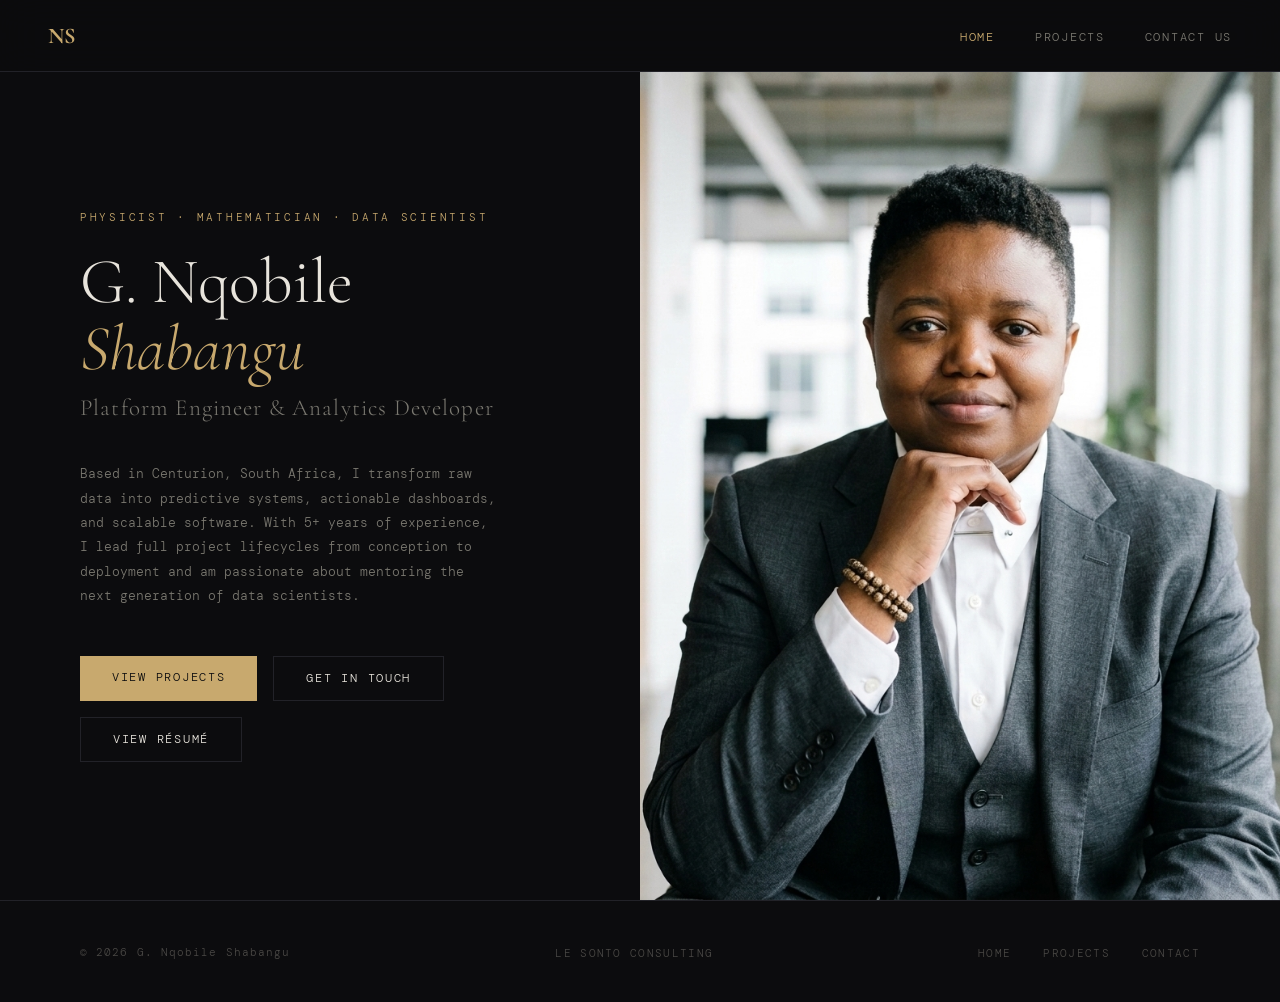
==== index.html @ 049ca762 "first commit" ====
<!DOCTYPE html>
<html lang="en">
<head>
  <meta charset="UTF-8" />
  <meta name="viewport" content="width=device-width, initial-scale=1.0" />
  <title>G. Nqobile Shabangu — Data Scientist Developer</title>
  <link rel="icon" type="image/png" href="assets/RealManqoba.png">
  <link href="https://fonts.googleapis.com/css2?family=Cormorant+Garamond:wght@300;400;600;700&family=DM+Mono:wght@300;400;500&display=swap" rel="stylesheet" />
  <link rel="stylesheet" href="styles.css">
</head>
<body>

  <!-- NAVBAR -->
  <nav>
    <a href="index.html" class="nav-logo">NS</a>
    <ul class="nav-links">
      <li><a href="index.html" class="active">Home</a></li>
      <li><a href="projects.html">Projects</a></li>
      <li><a href="contact.html">Contact Us</a></li>
    </ul>
    <button class="hamburger" aria-label="Menu" aria-controls="mobileMenu" aria-expanded="false">
      <span></span><span></span><span></span>
    </button>
  </nav>

  <!-- MOBILE MENU -->
  <div class="mobile-menu" id="mobileMenu">
    <a href="index.html">Home</a>
    <a href="projects.html">Projects</a>
    <a href="contact.html">Contact Us</a>
  </div>

  <!-- ══════════════ HOME PAGE ══════════════ -->
  <main>
    <div class="home-hero">
      <div class="home-text">
        <p class="home-eyebrow animate-in">Physicist · Mathematician · Data Scientist</p>
        <h1 class="home-name animate-in delay-1">
          G. Nqobile<br/><em>Shabangu</em>
        </h1>
        <p class="home-title animate-in delay-2">Platform Engineer &amp; Analytics Developer</p>
        <p class="home-desc animate-in delay-3">
          Based in Centurion, South Africa, I transform raw data into predictive systems, actionable dashboards, and scalable software. With 5+ years of experience, I lead full project lifecycles from conception to deployment and am passionate about mentoring the next generation of data scientists.
        </p>
        <div class="btn-row animate-in delay-4">
          <a href="projects.html" class="btn btn-primary">View Projects</a>
          <a href="contact.html" class="btn btn-outline">Get in Touch</a>
          <a href="cv.html" class="btn btn-outline">View Résumé</a>
        </div>
      </div>

      <div class="home-image-side animate-in delay-2">
        <!-- Replaced CSS Art with Image for Rubric Compliance (Assets Utilized) -->
        <!-- TODO: Replace 'assets/profile.jpg' with your actual photo path -->
        <img src="assets/RealManqoba.png" alt="Portrait of G. Nqobile Shabangu" class="home-portrait-img">
      </div>
    </div>
  </main>

  <!-- SITE-WIDE FOOTER -->
  <footer>
    <p class="footer-copy">© 2026 G. Nqobile Shabangu</p>
    <ul class="footer-nav"><li><a href="https://www.lesonto.co.za/">Le Sonto Consulting</a></li></ul>
    <ul class="footer-nav">
      <li><a href="index.html">Home</a></li>
      <li><a href="projects.html">Projects</a></li>
      <li><a href="contact.html">Contact</a></li>
    </ul>
  </footer>

  <!-- SCRIPT -->
  <script src="script.js"></script>
</body>
</html>
---- styles.css ----
*, *::before, *::after { box-sizing: border-box; margin: 0; padding: 0; }

:root {
  --bg: #0c0c0e;
  --surface: #131316;
  --border: #222228;
  --accent: #c8a96e;
  --accent-soft: rgba(200,169,110,0.12);
  --text: #e8e4dc;
  --text-muted: #7a7870;
  --text-dim: #4a4845;
}

html { scroll-behavior: smooth; }

body {
  background: var(--bg);
  color: var(--text);
  font-family: 'DM Mono', monospace;
  font-weight: 300;
  min-height: 100vh;
  overflow-x: hidden;
  display: flex;
  flex-direction: column;
}

/* ─── NAVBAR ─── */
nav {
  position: fixed;
  top: 0; left: 0; right: 0;
  z-index: 100;
  display: flex;
  align-items: center;
  justify-content: space-between;
  padding: 0 48px;
  height: 72px;
  background: rgba(12,12,14,0.85);
  -webkit-backdrop-filter: blur(20px);
  backdrop-filter: blur(20px);
  border-bottom: 1px solid var(--border);
}

.nav-logo {
  font-family: 'Cormorant Garamond', serif;
  font-weight: 700;
  font-size: 1.4rem;
  color: var(--accent);
  letter-spacing: 0.02em;
  text-decoration: none;
}

.nav-links {
  display: flex;
  gap: 40px;
  list-style: none;
}

.nav-links a {
  color: var(--text-muted);
  text-decoration: none;
  font-size: 0.72rem;
  letter-spacing: 0.15em;
  text-transform: uppercase;
  transition: color 0.2s;
}

.nav-links a:hover,
.nav-links a:focus,
.nav-links a.active {
  color: var(--accent);
}

/* Hamburger */
.hamburger {
  display: none;
  flex-direction: column;
  gap: 5px;
  cursor: pointer;
  padding: 4px;
  background: none;
  border: none;
}
.hamburger span {
  display: block;
  width: 24px;
  height: 1.5px;
  background: var(--text);
  transition: all 0.3s;
}

.mobile-menu {
  position: fixed;
  top: 72px; 
  right: -100%; /* Start hidden off-screen to the right */
  bottom: 0;
  width: 70%;
  max-width: 300px;
  background: var(--surface);
  border-left: 1px solid var(--border);
  z-index: 99;
  padding: 24px 0;
  transition: right 0.3s ease-in-out;
  display: block;
}
.mobile-menu.open { right: 0; /* Slide in to view */ }
.mobile-menu a {
  display: block;
  padding: 14px 48px;
  color: var(--text-muted);
  text-decoration: none;
  font-size: 0.8rem;
  letter-spacing: 0.15em;
  text-transform: uppercase;
  transition: color 0.2s;
}
.mobile-menu a:hover, .mobile-menu a:focus { color: var(--accent); }

/* ─── PAGE LAYOUT ─── */
main {
  padding-top: 72px;
  min-height: 100vh;
  flex: 1;
}

/* ─── HOME ─── */
.home-hero {
  display: grid;
  grid-template-columns: 1fr 1fr;
  min-height: calc(100vh - 72px);
  align-items: center;
  gap: 0;
}

.home-text { padding: 80px 64px 80px 80px; }
.home-eyebrow { font-size: 0.68rem; letter-spacing: 0.25em; text-transform: uppercase; color: var(--accent); margin-bottom: 24px; }
.home-name { font-family: 'Cormorant Garamond', serif; font-size: clamp(3rem, 5vw, 5.5rem); font-weight: 300; line-height: 1.05; margin-bottom: 12px; color: var(--text); }
.home-name em { font-style: italic; color: var(--accent); }
.home-title { font-family: 'Cormorant Garamond', serif; font-size: clamp(1rem, 1.8vw, 1.5rem); font-weight: 300; color: var(--text-muted); margin-bottom: 40px; letter-spacing: 0.05em; }
.home-desc { font-size: 0.8rem; line-height: 1.9; color: var(--text-muted); max-width: 420px; margin-bottom: 48px; }

.btn-row { display: flex; gap: 16px; flex-wrap: wrap; }
.btn { display: inline-block; padding: 14px 32px; font-family: 'DM Mono', monospace; font-size: 0.72rem; letter-spacing: 0.15em; text-transform: uppercase; text-decoration: none; cursor: pointer; border: none; transition: all 0.25s; }
.btn-primary { background: var(--accent); color: #0c0c0e; }
.btn-primary:hover, .btn-primary:focus { background: #d9bc82; }
.btn-outline { background: transparent; color: var(--text); border: 1px solid var(--border); }
.btn-outline:hover, .btn-outline:focus { border-color: var(--accent); color: var(--accent); }

.home-image-side { position: relative; height: 100%; min-height: calc(100vh - 72px); overflow: hidden; }

/* New Image Styles for Rubric */
.home-portrait-img {
  width: 100%;
  height: 100%;
  object-fit: cover;
  display: block;
}

/* ─── PROJECTS ─── */
.section-hero { padding: 100px 80px 60px; border-bottom: 1px solid var(--border); }
.section-label { font-size: 0.68rem; letter-spacing: 0.25em; text-transform: uppercase; color: var(--accent); margin-bottom: 20px; }
.section-heading { font-family: 'Cormorant Garamond', serif; font-size: clamp(2.5rem, 4vw, 4rem); font-weight: 300; line-height: 1.1; color: var(--text); }
.section-heading em { font-style: italic; color: var(--accent); }

/* Skills cards */
.cards-grid { display: grid; grid-template-columns: repeat(auto-fit, minmax(280px, 1fr)); gap: 1px; background: var(--border); margin: 0;
}
.card {
  background: transparent;
  padding: 0;
  position: relative;
  height: 400px;
  perspective: 1000px;
}
.card:focus {
  /* Add a visible outline for keyboard focus */
  outline: 2px solid var(--accent);
  outline-offset: 2px;
}

.card-inner {
  position: relative;
  width: 100%;
  height: 100%;
  transition: transform 0.8s cubic-bezier(0.77, 0, 0.175, 1);
  transform-style: preserve-3d;
}

.card:hover .card-inner,
.card:focus .card-inner {
  transform: rotateY(180deg);
}

.card-front,
.card-back {
  position: absolute;
  width: 100%;
  height: 100%;
  -webkit-backface-visibility: hidden; /* Safari */
  backface-visibility: hidden;
  background: var(--bg);
  display: flex;
  flex-direction: column;
  align-items: center;
  justify-content: center;
  text-align: center;
  padding: 40px;
}

.card-back {
  transform: rotateY(180deg);
}

.card-icon { margin-bottom: 24px; color: var(--accent); }
.card-icon svg { width: 3.5rem; height: 3.5rem; stroke-width: 1.5; }
.card-title { font-family: 'Cormorant Garamond', serif; font-size: 1.4rem; font-weight: 600; color: var(--text); margin-bottom: 24px; }
.card-body { font-size: 0.8rem; line-height: 1.9; color: var(--text-muted); }
.card-tags {
  display: flex;
  flex-wrap: wrap;
  gap: 16px;
  margin-top: 24px;
  justify-content: center;
  align-items: flex-start;
  padding: 0 24px;
}
.skill-tag {
  display: flex;
  flex-direction: column;
  align-items: center;
  gap: 8px;
  width: 80px;
  text-align: center;
}
.skill-tag svg {
  width: 32px;
  height: 32px;
  color: var(--text-muted);
  transition: color 0.3s;
}
.skill-tag span {
  font-size: 0.6rem;
  color: var(--text-dim);
}

/* Projects table */
.projects-list { padding: 0 80px 80px; }
.projects-list-header { padding: 48px 0 24px; }
.project-row { display: grid; grid-template-columns: 2fr 3fr 1fr; gap: 24px; align-items: start; padding: 32px 0; border-bottom: 1px solid var(--border); transition: padding-left 0.2s; }
.project-row:hover, .project-row:focus-within { padding-left: 16px; }
.project-name { font-family: 'Cormorant Garamond', serif; font-size: 1.15rem; font-weight: 600; color: var(--text); }
.project-desc { font-size: 0.75rem; line-height: 1.8; color: var(--text-muted); }
.project-year { font-size: 0.68rem; color: var(--text-dim); letter-spacing: 0.1em; text-align: right; }

/* ─── CV / RÉSUMÉ PAGE ─── */
.cv-download-row {
  margin-top: 40px;
}

.cv-content {
  padding: 0 80px 80px;
  max-width: 900px;
  margin: 0 auto;
}

.cv-section {
  padding: 40px 0;
  border-bottom: 1px solid var(--border);
}

.cv-section:last-child {
  border-bottom: none;
}

.cv-section-title {
  font-family: 'Cormorant Garamond', serif;
  font-size: 1.5rem;
  font-weight: 600;
  color: var(--accent);
  margin-bottom: 32px;
  letter-spacing: 0.05em;
}

.cv-item:not(:last-child) {
  margin-bottom: 32px;
}

.cv-item-title {
  font-size: 1.1rem;
  font-weight: 500;
  color: var(--text);
  margin-bottom: 4px;
}

.cv-item-subtitle {
  font-size: 0.75rem;
  color: var(--text-muted);
  margin-bottom: 16px;
}

.cv-content ul {
  list-style-position: outside;
  padding-left: 20px;
}

.cv-content li {
  margin-bottom: 10px;
  font-size: 0.8rem;
  line-height: 1.8;
  color: var(--text-muted);
}

/* CV Skills Grid */
.cv-skills-list {
  display: grid;
  gap: 24px;
}
@media (min-width: 768px) {
  .cv-skills-list {
    grid-template-columns: repeat(2, 1fr);
  }
}
.cv-skill-item {
  border-left: 2px solid var(--border);
  padding-left: 16px;
}
.cv-skill-label {
  display: block;
  font-size: 0.7rem;
  letter-spacing: 0.15em;
  text-transform: uppercase;
  color: var(--accent);
  margin-bottom: 8px;
  font-weight: 600;
}
.cv-skill-value {
  font-size: 0.8rem;
  color: var(--text-muted);
  line-height: 1.6;
}

/* ─── CONTACT ─── */
.contact-layout { display: grid; grid-template-columns: 1fr 2fr; min-height: calc(100vh - 72px); }
.contact-left { padding: 100px 80px; border-right: 1px solid var(--border); display: flex; flex-direction: column; justify-content: center; }
.contact-heading { margin-bottom: 32px; }
.contact-desc { font-size: 0.8rem; line-height: 2; color: var(--text-muted); max-width: 340px; }
.contact-right { display: flex; flex-direction: column; justify-content: center; padding: 100px 80px; gap: 0; }
.contact-item { display: flex; align-items: center; gap: 24px; padding: 32px 0; border-bottom: 1px solid var(--border); text-decoration: none; transition: padding-left 0.3s, background-color 0.3s; }
.contact-item:hover, .contact-item:focus { padding-left: 12px; }
.contact-icon { width: 48px; height: 48px; border: 1px solid var(--border); display: flex; align-items: center; justify-content: center; font-size: 1.1rem; flex-shrink: 0; color: var(--accent); transition: background 0.3s; }
.contact-item:hover .contact-icon, .contact-item:focus .contact-icon { background: var(--accent-soft); }
.contact-method { font-size: 0.65rem; letter-spacing: 0.15em; text-transform: uppercase; color: var(--text-dim); margin-bottom: 4px; }
.contact-value { font-family: 'Cormorant Garamond', serif; font-size: 1.1rem; color: var(--text); }

/* Social Row in Contact */
.contact-social-row {
  display: flex;
  flex-wrap: wrap;
  gap: 32px;
  padding: 32px 0;
  border-bottom: 1px solid var(--border);
}
.contact-social-row .contact-item {
  padding: 0;
  border-bottom: none;
}
.contact-social-row .contact-item:hover,
.contact-social-row .contact-item:focus {
  padding-left: 0;
  opacity: 0.8;
}

/* ─── FOOTER ─── */
footer { border-top: 1px solid var(--border); padding: 40px 80px; display: flex; align-items: center; justify-content: space-between; margin-top: auto; }
.footer-copy { font-size: 0.68rem; color: var(--text-dim); letter-spacing: 0.1em; }
.footer-nav { display: flex; gap: 32px; list-style: none; }
.footer-nav a { font-size: 0.68rem; letter-spacing: 0.12em; text-transform: uppercase; color: var(--text-dim); text-decoration: none; transition: color 0.2s; }
.footer-nav a:hover, .footer-nav a:focus { color: var(--accent); }

/* ─── ANIMATIONS ─── */
@keyframes fadeUp { from { opacity: 0; transform: translateY(30px); } to { opacity: 1; transform: translateY(0); } }
.animate-in { animation: fadeUp 0.7s ease both; }
.delay-1 { animation-delay: 0.1s; }
.delay-2 { animation-delay: 0.2s; }
.delay-3 { animation-delay: 0.3s; }
.delay-4 { animation-delay: 0.45s; }
.delay-5 { animation-delay: 0.6s; }

/* ─── RESPONSIVE ─── */
@media (max-width: 1024px) {
  nav { padding: 0 32px; }
  .home-text { padding: 60px 40px 60px 48px; }
  .section-hero { padding: 80px 48px 48px; }
  .projects-list { padding: 0 48px 64px; }
  .cv-content { padding: 0 48px 64px; }
  .contact-left, .contact-right { padding: 80px 48px; }
  footer { padding: 32px 48px; }
  .project-row { grid-template-columns: 1fr 2fr; }
  .project-year { display: none; }
}

@media (max-width: 768px) {
  nav { padding: 0 24px; }
  .nav-links { display: none; }
  .hamburger { display: flex; }
  .home-hero { grid-template-columns: 1fr; grid-template-rows: auto 1fr; }
  .home-text { padding: 48px 24px; order: 1; }
  .home-image-side { order: 2; min-height: 300px; height: 300px; }
  .stat-bar { gap: 24px; }
  .section-hero { padding: 60px 24px 40px; }
  .projects-list { padding: 0 24px 48px; }
  .cv-content { padding: 0 24px 48px; }
  .project-row { grid-template-columns: 1fr; gap: 8px; }
  .contact-layout { grid-template-columns: 1fr; }
  .contact-left { padding: 60px 24px 40px; border-right: none; border-bottom: 1px solid var(--border); }
  .contact-right { padding: 40px 24px 60px; }
  .cards-grid { grid-template-columns: 1fr; }
  footer { padding: 32px 24px; flex-direction: column; gap: 20px; text-align: center; }
}

@media (min-width: 1440px) {
  .home-text { padding: 80px 80px 80px 120px; }
  .section-hero { padding: 100px 120px 60px; }
  .projects-list { padding: 0 120px 80px; }
  .cv-content { padding: 0 120px 80px; }
}
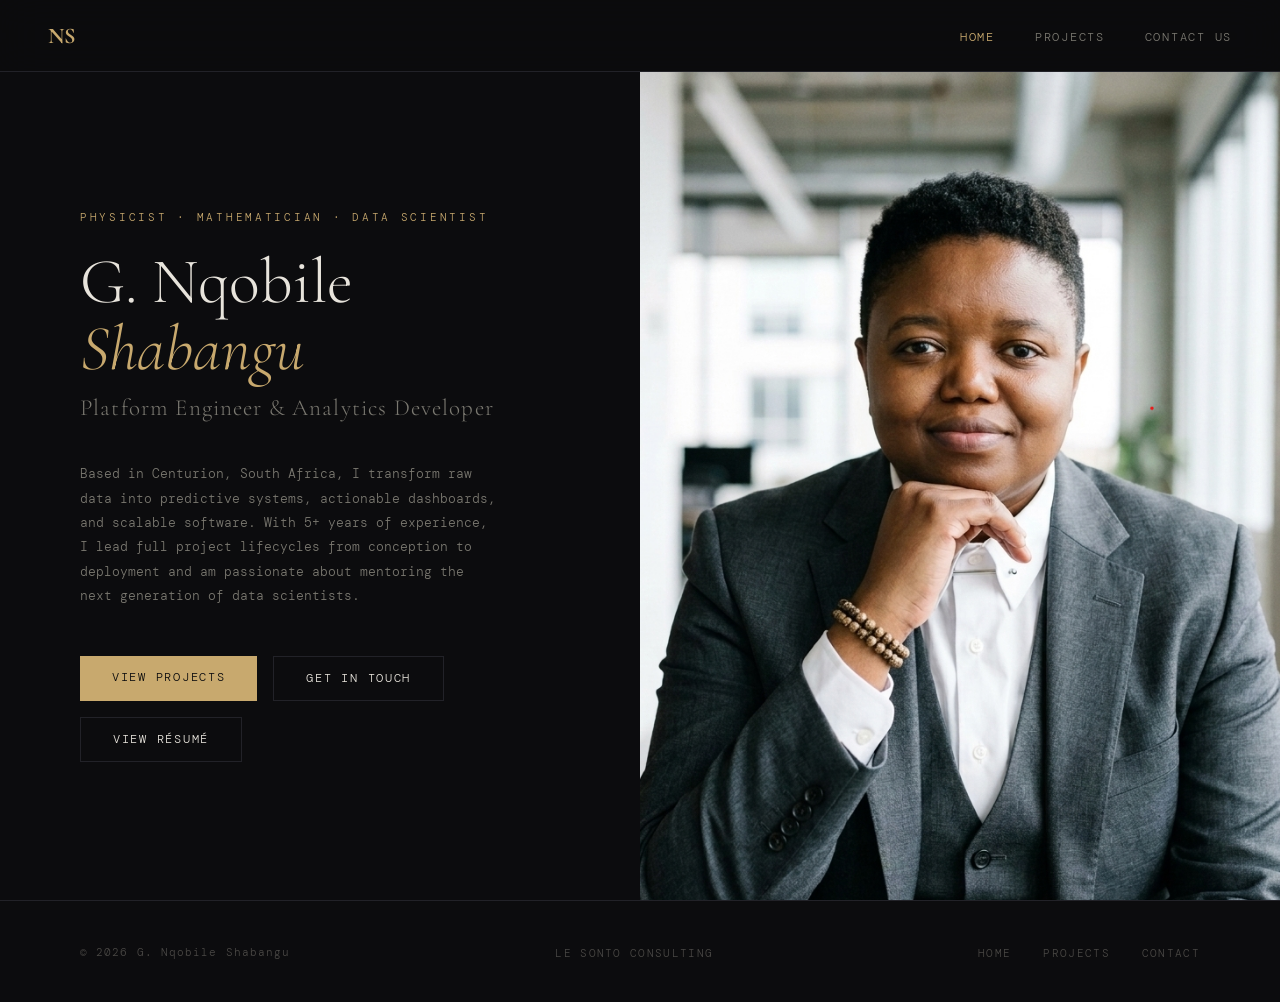
==== commit af481e48: "update index" ====
--- a/index.html
+++ b/index.html
@@ -50,8 +50,6 @@
       </div>
 
       <div class="home-image-side animate-in delay-2">
-        <!-- Replaced CSS Art with Image for Rubric Compliance (Assets Utilized) -->
-        <!-- TODO: Replace 'assets/profile.jpg' with your actual photo path -->
         <img src="assets/RealManqoba.png" alt="Portrait of G. Nqobile Shabangu" class="home-portrait-img">
       </div>
     </div>
